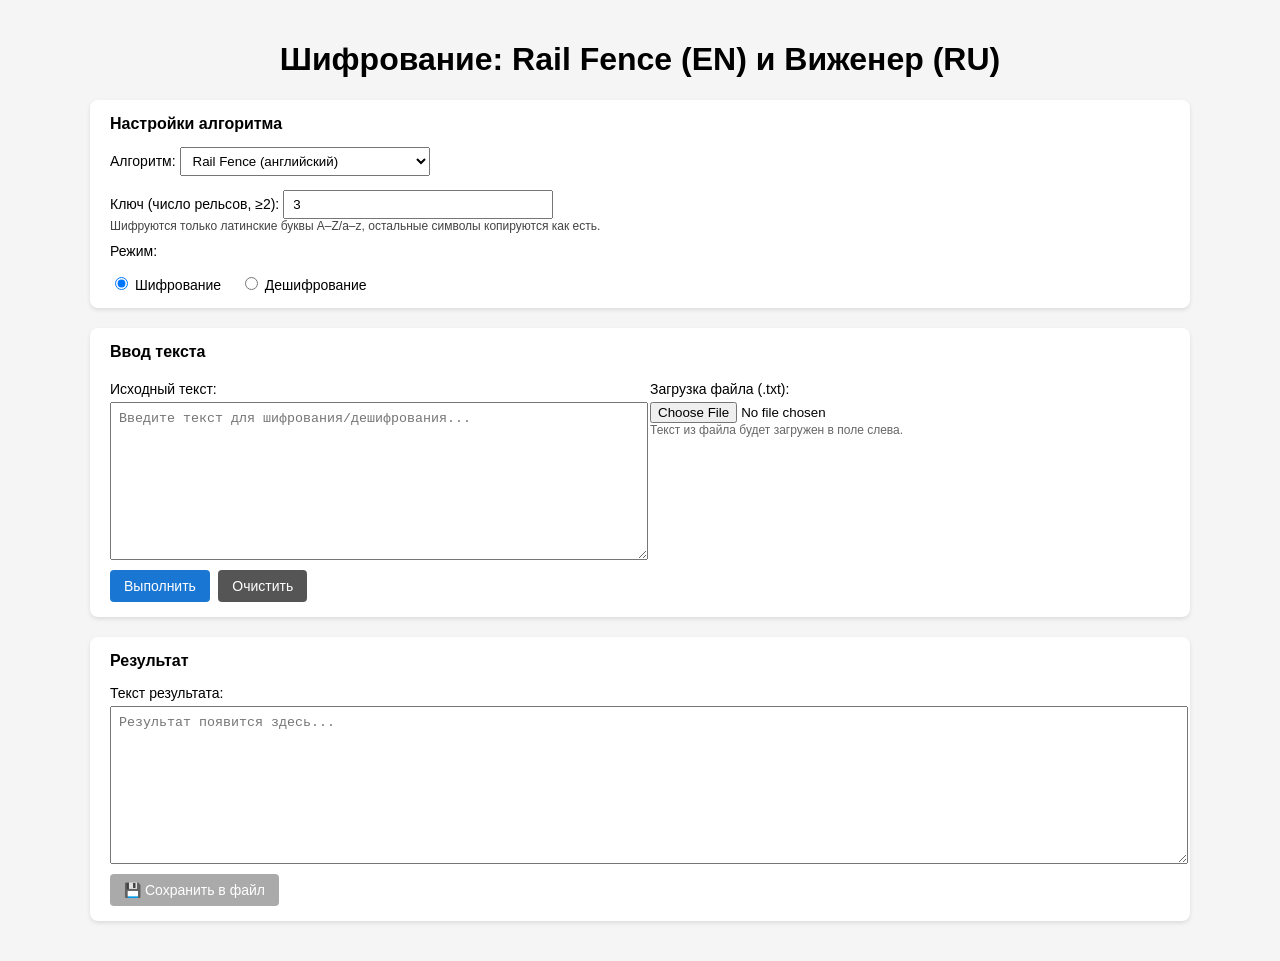
==== index.html @ 24d540fe "fx" ====
<!DOCTYPE html>
<html lang="ru">
<head>
    <meta charset="UTF-8">
    <title>Шифратор: Rail Fence и Виженер</title>
    <link rel="stylesheet" href="style.css">
    <script src="script.js" defer></script>
</head>
<body>
<h1>Шифрование: Rail Fence (EN) и Виженер (RU)</h1>

<div class="panel">
    <div class="panel-header">Настройки алгоритма</div>

    <label>Алгоритм:
        <select id="algorithm">
            <option value="rail">Rail Fence (английский)</option>
            <option value="vigenere">Виженер (русский)</option>
        </select>
    </label>

    <div id="rail-settings">
        <label>Ключ (число рельсов, ≥2):
            <input type="number" id="rails" min="2" value="3">
        </label>
        <div class="hint">Шифруются только латинские буквы A–Z/a–z, остальные символы копируются как есть.</div>
    </div>

    <div id="vig-settings" style="display:none;">
        <label>Ключ (слово на русском):
            <input type="text" id="vigKey" placeholder="например: КЛЮЧ">
        </label>
        <div class="hint">Алфавит: А–Я с Ё. Цифры и латиница игнорируются.</div>
    </div>

    <label>Режим:
        <div class="radio-group">
            <label><input type="radio" name="mode" value="encrypt" checked> Шифрование</label>
            <label><input type="radio" name="mode" value="decrypt"> Дешифрование</label>
        </div>
    </label>
</div>

<div class="panel">
    <div class="panel-header">Ввод текста</div>
    <div class="row">
        <div class="col">
            <label>Исходный текст:</label>
            <textarea id="inputText" placeholder="Введите текст для шифрования/дешифрования..."></textarea>
            <button class="btn" id="processBtn">Выполнить</button>
            <button class="btn secondary" id="clearBtn">Очистить</button>
        </div>
        <div class="col">
            <label>Загрузка файла (.txt):</label>
            <input type="file" id="fileInput" accept=".txt">
            <div class="small">Текст из файла будет загружен в поле слева.</div>
        </div>
    </div>
</div>

<div class="panel">
    <div class="panel-header">Результат</div>

    <div class="fence-label" id="fenceLabel" style="display:none;">
         Визуализация изгороди:
    </div>
    <div id="fenceView" style="display:none;"></div>

    <div class="vigenere-label" id="vigenereLabel" style="display:none;">
        Таблица Виженера:
    </div>
    <div id="vigenereView" style="display:none;"></div>

    <label style="margin-top:15px;">Текст результата:</label>
    <textarea id="outputText" readonly placeholder="Результат появится здесь..."></textarea>
    <button class="btn" id="saveBtn" disabled>💾 Сохранить в файл</button>
</div>
</body>
</html>
---- style.css ----
body {
            font-family: Arial, sans-serif;
            max-width: 1100px;
            margin: 0 auto;
            padding: 20px;
            background: #f5f5f5;
        }
        h1 {
            text-align: center;
        }
        .panel {
            background: #fff;
            padding: 15px 20px;
            margin-bottom: 20px;
            border-radius: 8px;
            box-shadow: 0 2px 4px rgba(0,0,0,0.1);
        }
        .panel-header {
            font-weight: bold;
            margin-bottom: 10px;
        }
        label {
            display: block;
            margin-top: 10px;
            font-size: 14px;
        }
        select, input[type="text"], input[type="number"] {
            padding: 5px 8px;
            margin-top: 4px;
            width: 250px;
            max-width: 100%;
        }
        textarea {
            width: 100%;
            min-height: 140px;
            margin-top: 5px;
            padding: 8px;
            resize: vertical;
            font-family: Consolas, monospace;
        }
        #fenceView, #vigenereView {
            white-space: pre;
            font-family: Consolas, monospace;
            border: 2px solid #1976d2;
            padding: 12px;
            min-height: 80px;
            margin-top: 5px;
            background: #f8f9ff;
            border-radius: 4px;
            font-size: 16px;
            line-height: 1.4;
        }
        .row {
            display: flex;
            flex-wrap: wrap;
            gap: 20px;
        }
        .col {
            flex: 1 1 320px;
        }
        .btn {
            display: inline-block;
            padding: 8px 14px;
            margin: 6px 4px 0 0;
            border: none;
            border-radius: 4px;
            background-color: #1976d2;
            color: #fff;
            cursor: pointer;
            font-size: 14px;
        }
        .btn.secondary {
            background-color: #555;
        }
        .btn:disabled {
            background-color: #aaa;
            cursor: not-allowed;
        }
        .small {
            font-size: 12px;
            color: #666;
        }
        input[type="file"] {
            margin-top: 5px;
        }
        .radio-group {
            margin-top: 5px;
        }
        .radio-group label {
            display: inline-block;
            margin-right: 15px;
        }
        .hint {
            font-size: 12px;
            color: #444;
        }
        .fence-label, .vigenere-label {
            font-weight: bold;
            color: #1976d2;
        }
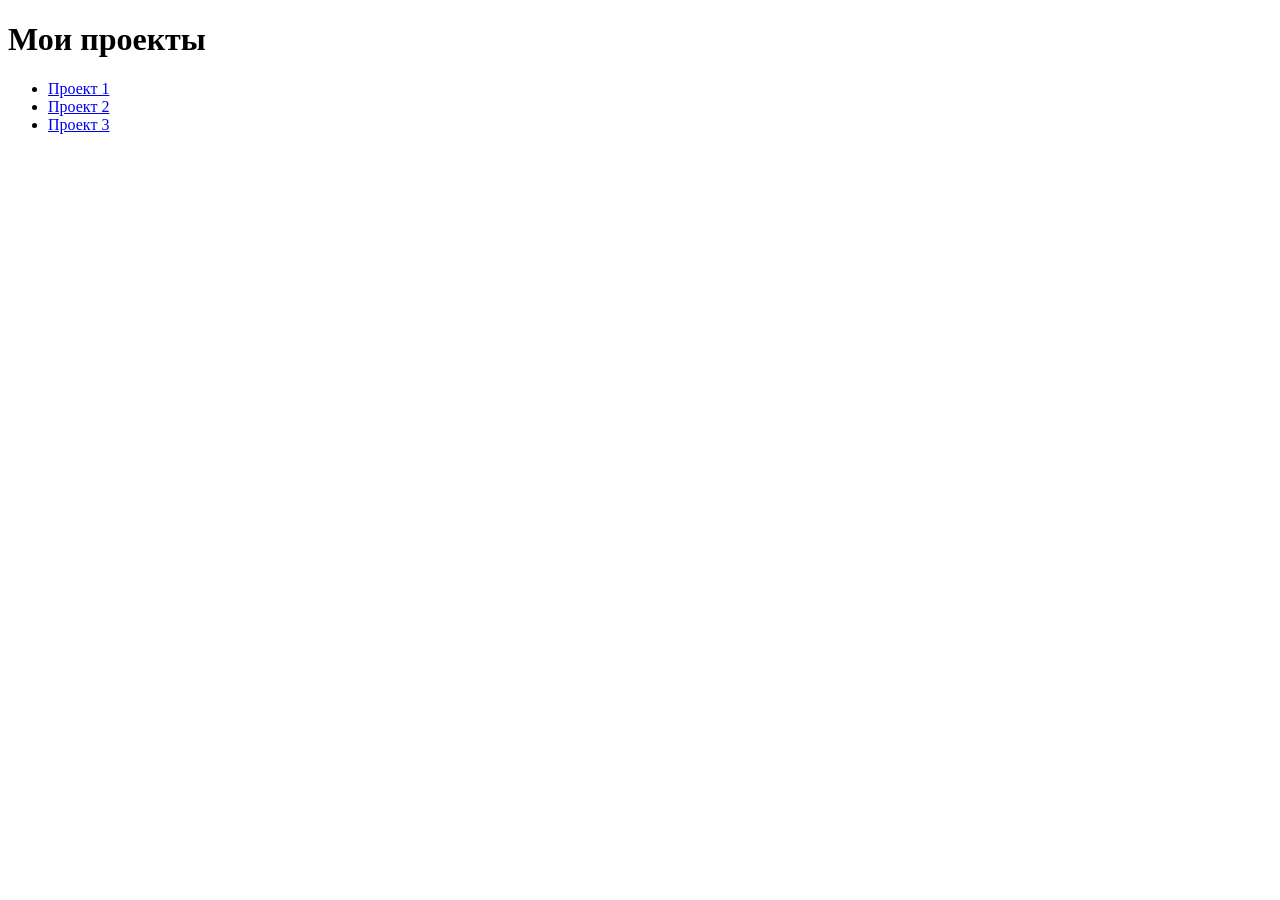
==== commit ee84d9c4: "1" ====
--- a/index.html
+++ b/index.html
@@ -1,79 +1,14 @@
 <!DOCTYPE html>
-<html lang="ru">
+<html>
 <head>
-    <meta charset="UTF-8">
-    <title>Шифратор: Rail Fence и Виженер</title>
-    <link rel="stylesheet" href="style.css">
-    <script src="script.js" defer></script>
+    <title>Мои проекты</title>
 </head>
 <body>
-<h1>Шифрование: Rail Fence (EN) и Виженер (RU)</h1>
-
-<div class="panel">
-    <div class="panel-header">Настройки алгоритма</div>
-
-    <label>Алгоритм:
-        <select id="algorithm">
-            <option value="rail">Rail Fence (английский)</option>
-            <option value="vigenere">Виженер (русский)</option>
-        </select>
-    </label>
-
-    <div id="rail-settings">
-        <label>Ключ (число рельсов, ≥2):
-            <input type="number" id="rails" min="2" value="3">
-        </label>
-        <div class="hint">Шифруются только латинские буквы A–Z/a–z, остальные символы копируются как есть.</div>
-    </div>
-
-    <div id="vig-settings" style="display:none;">
-        <label>Ключ (слово на русском):
-            <input type="text" id="vigKey" placeholder="например: КЛЮЧ">
-        </label>
-        <div class="hint">Алфавит: А–Я с Ё. Цифры и латиница игнорируются.</div>
-    </div>
-
-    <label>Режим:
-        <div class="radio-group">
-            <label><input type="radio" name="mode" value="encrypt" checked> Шифрование</label>
-            <label><input type="radio" name="mode" value="decrypt"> Дешифрование</label>
-        </div>
-    </label>
-</div>
-
-<div class="panel">
-    <div class="panel-header">Ввод текста</div>
-    <div class="row">
-        <div class="col">
-            <label>Исходный текст:</label>
-            <textarea id="inputText" placeholder="Введите текст для шифрования/дешифрования..."></textarea>
-            <button class="btn" id="processBtn">Выполнить</button>
-            <button class="btn secondary" id="clearBtn">Очистить</button>
-        </div>
-        <div class="col">
-            <label>Загрузка файла (.txt):</label>
-            <input type="file" id="fileInput" accept=".txt">
-            <div class="small">Текст из файла будет загружен в поле слева.</div>
-        </div>
-    </div>
-</div>
-
-<div class="panel">
-    <div class="panel-header">Результат</div>
-
-    <div class="fence-label" id="fenceLabel" style="display:none;">
-         Визуализация изгороди:
-    </div>
-    <div id="fenceView" style="display:none;"></div>
-
-    <div class="vigenere-label" id="vigenereLabel" style="display:none;">
-        Таблица Виженера:
-    </div>
-    <div id="vigenereView" style="display:none;"></div>
-
-    <label style="margin-top:15px;">Текст результата:</label>
-    <textarea id="outputText" readonly placeholder="Результат появится здесь..."></textarea>
-    <button class="btn" id="saveBtn" disabled>💾 Сохранить в файл</button>
-</div>
+    <h1>Мои проекты</h1>
+    <ul>
+        <li><a href="task1/index.html">Проект 1</a></li>
+        <li><a href="папка-2/">Проект 2</a></li>
+        <li><a href="папка-3/">Проект 3</a></li>
+    </ul>
 </body>
-</html>
+</html>
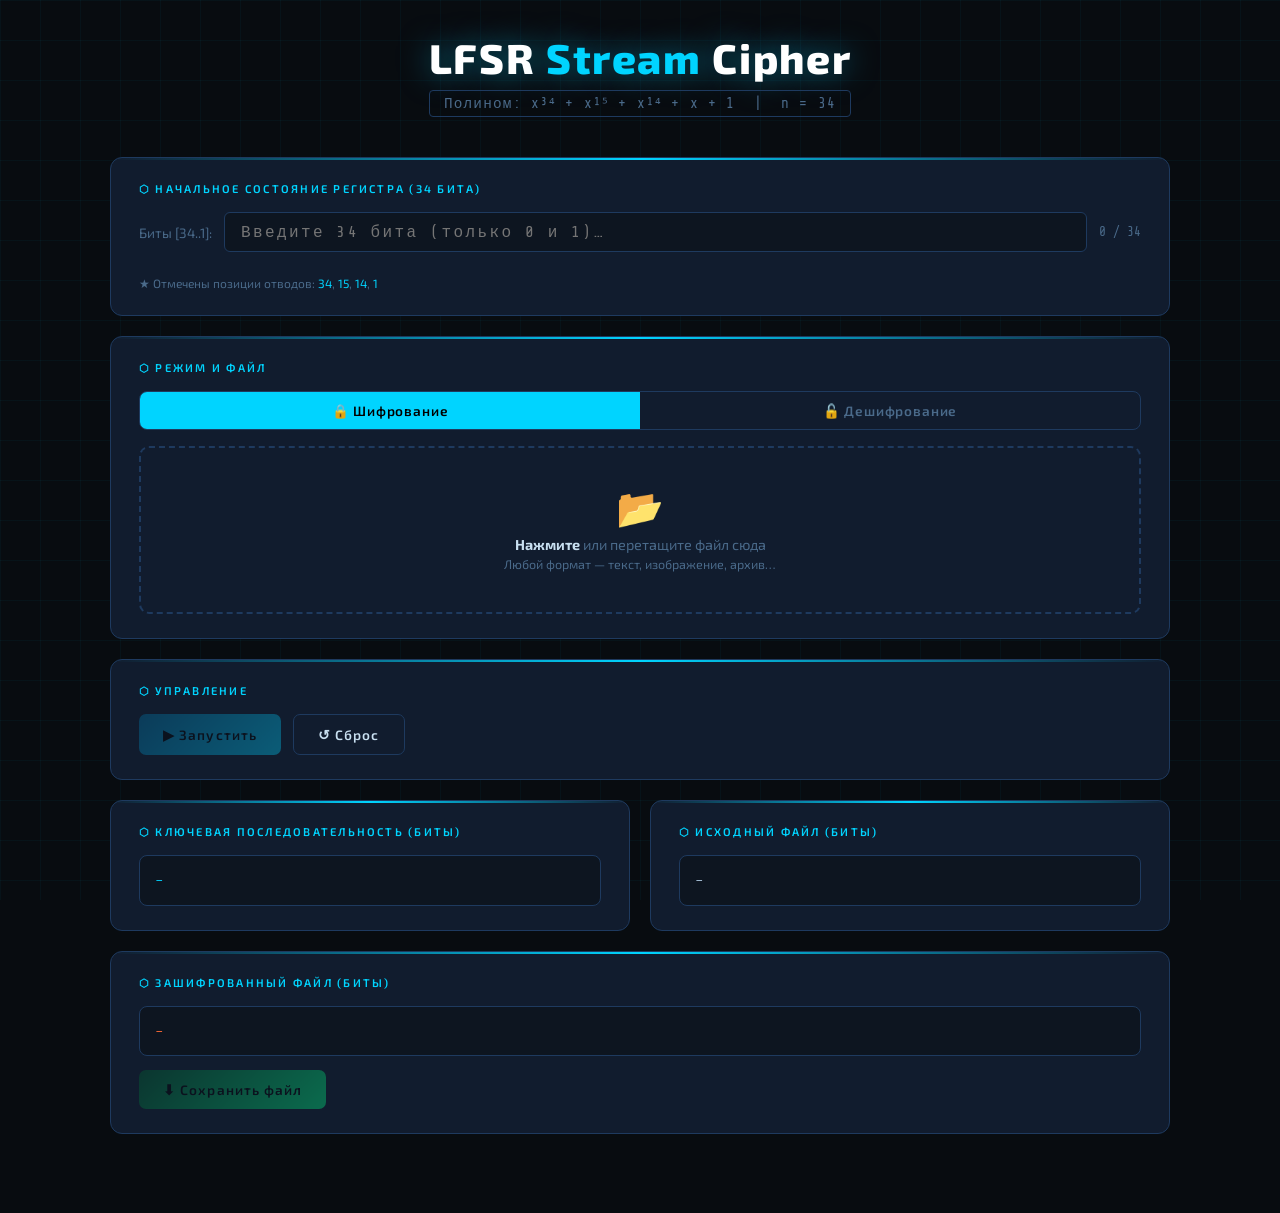
==== commit 3e76ffd1: "task2" ====
--- a/index.html
+++ b/index.html
@@ -1,14 +1,88 @@
 <!DOCTYPE html>
-<html>
+<html lang="ru">
 <head>
-    <title>Мои проекты</title>
+<meta charset="UTF-8">
+<meta name="viewport" content="width=device-width, initial-scale=1.0">
+<title>LFSR Stream Cipher — x³⁴ + x¹⁵ + x¹⁴ + x + 1</title>
+<link rel="stylesheet" href="style.css">
+<script href="script.js" defer></script>
 </head>
 <body>
-    <h1>Мои проекты</h1>
-    <ul>
-        <li><a href="task1/index.html">Проект 1</a></li>
-        <li><a href="папка-2/">Проект 2</a></li>
-        <li><a href="папка-3/">Проект 3</a></li>
-    </ul>
+<div class="wrapper">
+
+  <header>
+    <h1>LFSR <span>Stream</span> Cipher</h1>
+    <div class="poly">Полином: x³⁴ + x¹⁵ + x¹⁴ + x + 1 &nbsp;|&nbsp; n = 34</div>
+  </header>
+
+  <!-- REGISTER INIT -->
+  <div class="card">
+    <div class="card-title">⬡ Начальное состояние регистра (34 бита)</div>
+    <div class="reg-row">
+      <span class="reg-label">Биты [34..1]:</span>
+      <input id="regInput" type="text" maxlength="60"
+             placeholder="Введите 34 бита (только 0 и 1)…" autocomplete="off" spellcheck="false"/>
+      <span class="reg-count" id="regCount">0 / 34</span>
+    </div>
+    <div class="reg-visual" id="regVisual"></div>
+    <div style="margin-top:10px;font-size:.75rem;color:var(--muted);">
+      ★ Отмечены позиции отводов: <span style="color:var(--accent)">34</span>,
+      <span style="color:var(--accent)">15</span>,
+      <span style="color:var(--accent)">14</span>,
+      <span style="color:var(--accent)">1</span>
+    </div>
+  </div>
+
+  <!-- MODE + FILE -->
+  <div class="card">
+    <div class="card-title">⬡ Режим и файл</div>
+    <div class="mode-row">
+      <button class="mode-btn active" id="modEnc" onclick="setMode('enc')">🔒 Шифрование</button>
+      <button class="mode-btn"        id="modDec" onclick="setMode('dec')">🔓 Дешифрование</button>
+    </div>
+    <div class="dropzone" id="dropzone" onclick="document.getElementById('fileInput').click()">
+      <div class="dropzone-icon">📂</div>
+      <p><strong>Нажмите</strong> или перетащите файл сюда</p>
+      <p style="margin-top:4px;font-size:.78rem;">Любой формат — текст, изображение, архив…</p>
+      <input type="file" id="fileInput"/>
+    </div>
+    <div class="file-info" id="fileInfo"></div>
+  </div>
+
+  <!-- ACTION -->
+  <div class="card">
+    <div class="card-title">⬡ Управление</div>
+    <div class="btn-row">
+      <button class="btn btn-primary"   id="btnRun"   onclick="runCipher()" disabled>▶ Запустить</button>
+      <button class="btn btn-secondary" id="btnReset"  onclick="resetAll()">↺ Сброс</button>
+    </div>
+    <div class="prog-wrap" id="progWrap">
+      <div class="prog-bar-bg"><div class="prog-bar-fill" id="progFill"></div></div>
+      <div class="prog-label" id="progLabel">0%</div>
+    </div>
+    <div class="status-bar" id="statusBar"></div>
+  </div>
+
+  <!-- RESULTS -->
+  <div class="two-cols">
+    <div class="card">
+      <div class="card-title">⬡ Ключевая последовательность (биты)</div>
+      <div class="bin-display key-disp"  id="dispKey">—</div>
+    </div>
+    <div class="card">
+      <div class="card-title">⬡ Исходный файл (биты)</div>
+      <div class="bin-display orig-disp" id="dispOrig">—</div>
+    </div>
+  </div>
+  <div class="card">
+    <div class="card-title" id="encTitle">⬡ Зашифрованный файл (биты)</div>
+    <div class="bin-display enc-disp" id="dispEnc">—</div>
+    <div class="btn-row" style="margin-top:14px;">
+      <button class="btn btn-success" id="btnSave" onclick="saveResult()" disabled>⬇ Сохранить файл</button>
+    </div>
+  </div>
+
+</div><!-- wrapper -->
+
 </body>
-</html>+</html>
--- a/style.css
+++ b/style.css
@@ -0,0 +1,255 @@
+@import url('https://fonts.googleapis.com/css2?family=Share+Tech+Mono&family=Exo+2:wght@300;600;800&display=swap');
+
+  :root {
+    --bg:      #080c10;
+    --surface: #0d1520;
+    --panel:   #111c2e;
+    --border:  #1e3a5f;
+    --accent:  #00d4ff;
+    --accent2: #ff6b35;
+    --green:   #00ff88;
+    --text:    #c8dff0;
+    --muted:   #4a6a8a;
+    --danger:  #ff3355;
+  }
+
+  *, *::before, *::after { box-sizing: border-box; margin: 0; padding: 0; }
+
+  body {
+    background: var(--bg);
+    color: var(--text);
+    font-family: 'Exo 2', sans-serif;
+    min-height: 100vh;
+    overflow-x: hidden;
+  }
+
+  /* animated grid background */
+  body::before {
+    content: '';
+    position: fixed;
+    inset: 0;
+    background-image:
+      linear-gradient(rgba(0,212,255,.04) 1px, transparent 1px),
+      linear-gradient(90deg, rgba(0,212,255,.04) 1px, transparent 1px);
+    background-size: 40px 40px;
+    pointer-events: none;
+    z-index: 0;
+  }
+
+  .wrapper { position: relative; z-index: 1; max-width: 1100px; margin: 0 auto; padding: 32px 20px 60px; }
+
+  /* HEADER */
+  header { text-align: center; margin-bottom: 40px; }
+  header h1 {
+    font-size: clamp(1.6rem, 4vw, 2.6rem);
+    font-weight: 800;
+    letter-spacing: .04em;
+    color: #fff;
+    text-shadow: 0 0 30px rgba(0,212,255,.5);
+  }
+  header h1 span { color: var(--accent); }
+  .poly {
+    display: inline-block;
+    margin-top: 8px;
+    font-family: 'Share Tech Mono', monospace;
+    font-size: .9rem;
+    color: var(--muted);
+    border: 1px solid var(--border);
+    padding: 4px 14px;
+    border-radius: 4px;
+    letter-spacing: .08em;
+  }
+
+  /* CARDS */
+  .card {
+    background: var(--panel);
+    border: 1px solid var(--border);
+    border-radius: 12px;
+    padding: 24px 28px;
+    margin-bottom: 20px;
+    position: relative;
+    overflow: hidden;
+  }
+  .card::before {
+    content: '';
+    position: absolute;
+    top: 0; left: 0; right: 0;
+    height: 2px;
+    background: linear-gradient(90deg, transparent, var(--accent), transparent);
+  }
+  .card-title {
+    font-size: .7rem;
+    font-weight: 600;
+    letter-spacing: .2em;
+    text-transform: uppercase;
+    color: var(--accent);
+    margin-bottom: 16px;
+  }
+
+  /* REGISTER INPUT */
+  .reg-row {
+    display: flex;
+    align-items: center;
+    gap: 12px;
+    flex-wrap: wrap;
+  }
+  .reg-label { font-size: .85rem; color: var(--muted); white-space: nowrap; }
+  #regInput {
+    font-family: 'Share Tech Mono', monospace;
+    font-size: 1rem;
+    background: var(--surface);
+    border: 1px solid var(--border);
+    color: var(--green);
+    padding: 10px 16px;
+    border-radius: 6px;
+    flex: 1;
+    min-width: 200px;
+    letter-spacing: .15em;
+    outline: none;
+    transition: border-color .2s;
+  }
+  #regInput:focus { border-color: var(--accent); box-shadow: 0 0 0 3px rgba(0,212,255,.1); }
+  .reg-count {
+    font-family: 'Share Tech Mono', monospace;
+    font-size: .8rem;
+    color: var(--muted);
+    white-space: nowrap;
+  }
+  .reg-count.ok { color: var(--green); }
+  .reg-count.bad { color: var(--danger); }
+
+  /* REGISTER VISUAL */
+  .reg-visual {
+    display: flex;
+    flex-wrap: wrap;
+    gap: 3px;
+    margin-top: 14px;
+    max-height: 80px;
+    overflow: hidden;
+  }
+  .bit-cell {
+    width: 22px; height: 22px;
+    border-radius: 3px;
+    display: flex; align-items: center; justify-content: center;
+    font-family: 'Share Tech Mono', monospace;
+    font-size: .65rem;
+    font-weight: 700;
+    transition: background .15s, color .15s;
+    border: 1px solid transparent;
+  }
+  .bit-cell.one  { background: rgba(0,255,136,.18); color: var(--green); border-color: rgba(0,255,136,.3); }
+  .bit-cell.zero { background: rgba(255,107,53,.1);  color: var(--muted); border-color: rgba(255,107,53,.15); }
+  .bit-cell.tap  { outline: 2px solid var(--accent); outline-offset: 1px; }
+
+  /* FILE DROP */
+  .dropzone {
+    border: 2px dashed var(--border);
+    border-radius: 10px;
+    padding: 40px 20px;
+    text-align: center;
+    cursor: pointer;
+    transition: border-color .2s, background .2s;
+    background: transparent;
+  }
+  .dropzone:hover, .dropzone.drag { border-color: var(--accent); background: rgba(0,212,255,.04); }
+  .dropzone-icon { font-size: 2.4rem; line-height: 1; margin-bottom: 10px; }
+  .dropzone p { color: var(--muted); font-size: .9rem; }
+  .dropzone p strong { color: var(--text); }
+  #fileInput { display: none; }
+  .file-info {
+    margin-top: 14px;
+    font-family: 'Share Tech Mono', monospace;
+    font-size: .82rem;
+    color: var(--green);
+    display: none;
+  }
+
+  /* BUTTONS */
+  .btn-row { display: flex; gap: 12px; flex-wrap: wrap; margin-top: 6px; }
+  .btn {
+    font-family: 'Exo 2', sans-serif;
+    font-size: .85rem;
+    font-weight: 600;
+    letter-spacing: .08em;
+    padding: 11px 24px;
+    border-radius: 7px;
+    border: none;
+    cursor: pointer;
+    transition: all .2s;
+    outline: none;
+    position: relative;
+    overflow: hidden;
+  }
+  .btn-primary {
+    background: linear-gradient(135deg, #0077aa, #00d4ff);
+    color: #000;
+  }
+  .btn-primary:hover { transform: translateY(-1px); box-shadow: 0 4px 20px rgba(0,212,255,.4); }
+  .btn-secondary {
+    background: transparent;
+    border: 1px solid var(--border);
+    color: var(--text);
+  }
+  .btn-secondary:hover { border-color: var(--accent); color: var(--accent); }
+  .btn-success {
+    background: linear-gradient(135deg, #006633, #00ff88);
+    color: #000;
+  }
+  .btn-success:hover { transform: translateY(-1px); box-shadow: 0 4px 20px rgba(0,255,136,.3); }
+  .btn:disabled { opacity: .35; cursor: not-allowed; transform: none !important; box-shadow: none !important; }
+
+  /* BINARY DISPLAY */
+  .bin-display {
+    font-family: 'Share Tech Mono', monospace;
+    font-size: .75rem;
+    line-height: 1.7;
+    background: var(--surface);
+    border: 1px solid var(--border);
+    border-radius: 8px;
+    padding: 14px 16px;
+    max-height: 140px;
+    overflow-y: auto;
+    word-break: break-all;
+    color: var(--text);
+    white-space: pre-wrap;
+  }
+  .bin-display.key-disp  { color: var(--accent); }
+  .bin-display.orig-disp { color: #adc8e0; }
+  .bin-display.enc-disp  { color: var(--accent2); }
+
+  /* SCROLLBAR */
+  .bin-display::-webkit-scrollbar { width: 6px; }
+  .bin-display::-webkit-scrollbar-track { background: var(--surface); }
+  .bin-display::-webkit-scrollbar-thumb { background: var(--border); border-radius: 3px; }
+
+  /* STATUS */
+  .status-bar {
+    font-family: 'Share Tech Mono', monospace;
+    font-size: .78rem;
+    padding: 10px 16px;
+    border-radius: 6px;
+    margin-top: 12px;
+    display: none;
+  }
+  .status-bar.info    { background: rgba(0,212,255,.08); color: var(--accent); border: 1px solid rgba(0,212,255,.2); }
+  .status-bar.success { background: rgba(0,255,136,.08); color: var(--green); border: 1px solid rgba(0,255,136,.2); }
+  .status-bar.error   { background: rgba(255,51,85,.08);  color: var(--danger); border: 1px solid rgba(255,51,85,.2); }
+
+  /* TWO COLS */
+  .two-cols { display: grid; grid-template-columns: 1fr 1fr; gap: 20px; }
+  @media(max-width: 640px) { .two-cols { grid-template-columns: 1fr; } }
+
+  /* MODE TOGGLE */
+  .mode-row { display: flex; gap: 0; border: 1px solid var(--border); border-radius: 8px; overflow: hidden; margin-bottom: 16px; }
+  .mode-btn {
+    flex: 1; padding: 10px; border: none; background: transparent;
+    color: var(--muted); font-family: 'Exo 2', sans-serif; font-size: .85rem;
+    font-weight: 600; cursor: pointer; letter-spacing: .06em; transition: all .2s;
+  }
+  .mode-btn.active { background: var(--accent); color: #000; }
+
+  /* PROGRESS */
+  .prog-wrap { margin-top: 10px; display: none; }
+  .prog-bar-bg { background: var(--surface); border-radius: 4px; height: 6px; overflow: hidden; border: 1px solid var(--border); }
+  .prog-bar-fill { height: 100%; background: linear-gradient(90deg, #0077aa, #00d4ff); border-radius: 4px; transition: width .1s; width: 0%; }
+  .prog-label { font-family: 'Share Tech Mono', monospace; font-size: .72rem; color: var(--muted); margin-top: 5px; }
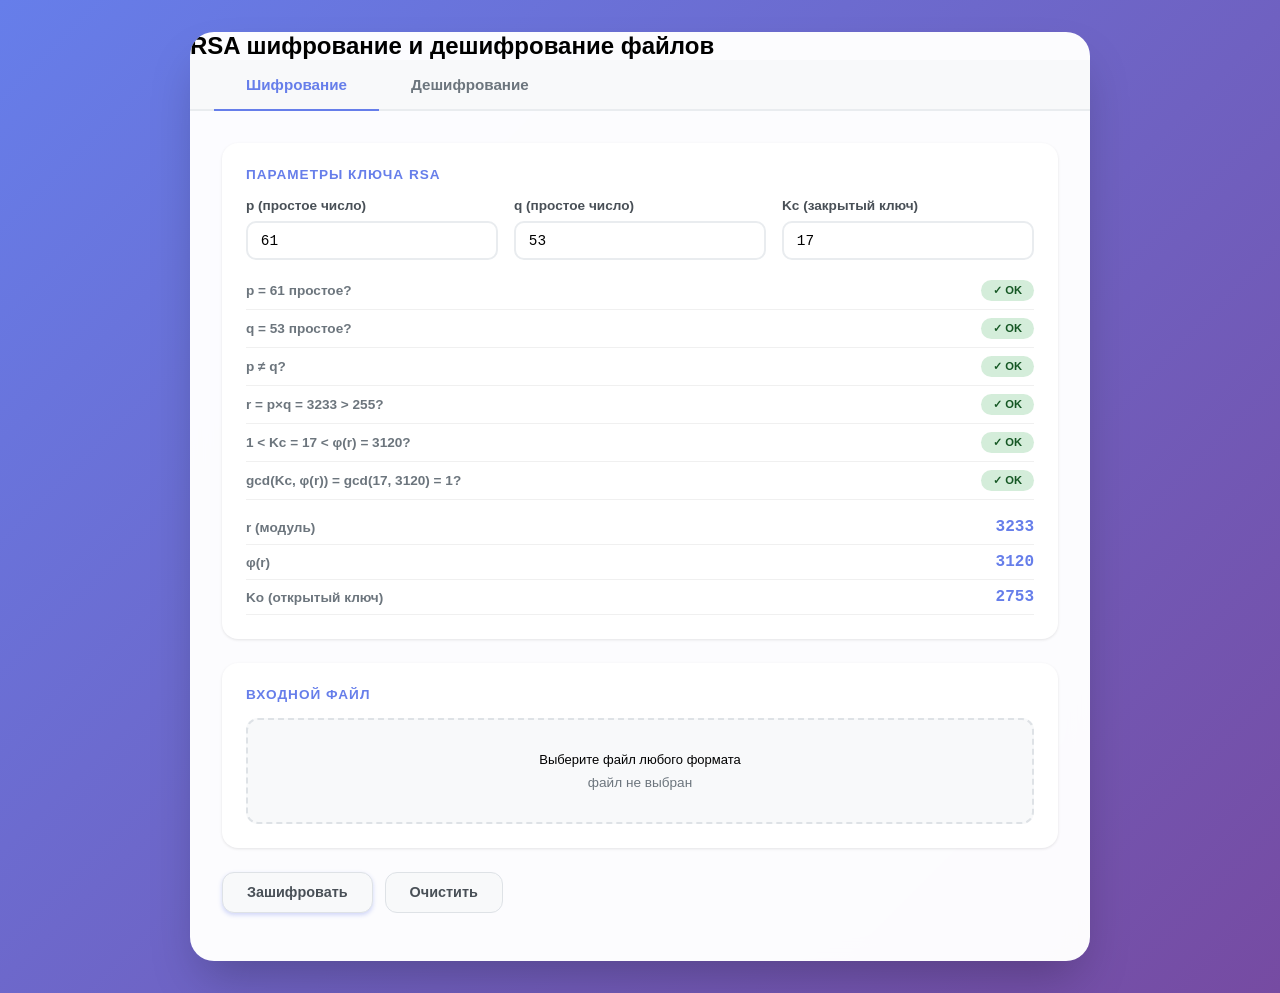
==== commit a19a9d84: "update" ====
--- a/index.html
+++ b/index.html
@@ -1,88 +1,99 @@
 <!DOCTYPE html>
 <html lang="ru">
 <head>
-<meta charset="UTF-8">
-<meta name="viewport" content="width=device-width, initial-scale=1.0">
-<title>LFSR Stream Cipher — x³⁴ + x¹⁵ + x¹⁴ + x + 1</title>
-<link rel="stylesheet" href="style.css">
-<script href="script.js" defer></script>
+  <meta charset="UTF-8">
+  <meta name="viewport" content="width=device-width, initial-scale=1.0">
+  <title>RSA Шифрование</title>
+  <link rel="stylesheet" href="style.css">
+  <script src="script.js" defer></script>
 </head>
 <body>
-<div class="wrapper">
+  <div class="app">
+    <h2 class="sr-only">RSA шифрование и дешифрование файлов</h2>
 
-  <header>
-    <h1>LFSR <span>Stream</span> Cipher</h1>
-    <div class="poly">Полином: x³⁴ + x¹⁵ + x¹⁴ + x + 1 &nbsp;|&nbsp; n = 34</div>
-  </header>
+    <div class="tabs">
+      <button class="tab active" onclick="switchTab('enc')">Шифрование</button>
+      <button class="tab" onclick="switchTab('dec')">Дешифрование</button>
+    </div>
 
-  <!-- REGISTER INIT -->
-  <div class="card">
-    <div class="card-title">⬡ Начальное состояние регистра (34 бита)</div>
-    <div class="reg-row">
-      <span class="reg-label">Биты [34..1]:</span>
-      <input id="regInput" type="text" maxlength="60"
-             placeholder="Введите 34 бита (только 0 и 1)…" autocomplete="off" spellcheck="false"/>
-      <span class="reg-count" id="regCount">0 / 34</span>
+    <!-- ШИФРОВАНИЕ -->
+    <div id="enc" class="panel active">
+      <div class="card">
+        <div class="section-title">Параметры ключа RSA</div>
+        <div class="grid3" style="margin-bottom:12px;">
+          <div class="field">
+            <label>p (простое число)</label>
+            <input type="number" id="enc_p" value="61" min="2" oninput="validateParams()">
+          </div>
+          <div class="field">
+            <label>q (простое число)</label>
+            <input type="number" id="enc_q" value="53" min="2" oninput="validateParams()">
+          </div>
+          <div class="field">
+            <label>Kc (закрытый ключ)</label>
+            <input type="number" id="enc_kc" value="17" min="2" oninput="validateParams()">
+          </div>
+        </div>
+        <div id="param_checks"></div>
+        <div id="computed_keys" style="margin-top:10px;"></div>
+      </div>
+
+      <div class="card">
+        <div class="section-title">Входной файл</div>
+        <div class="file-area" onclick="document.getElementById('enc_file').click()">
+          <input type="file" id="enc_file" onchange="fileSelected(this)">
+          <div style="font-size:13px; color:var(--color-text-secondary);">Выберите файл любого формата</div>
+          <div class="file-info" id="file_info">файл не выбран</div>
+        </div>
+      </div>
+
+      <div class="actions">
+        <button class="btn btn-primary" onclick="doEncrypt()">Зашифровать</button>
+        <button class="btn" onclick="clearEnc()">Очистить</button>
+      </div>
+
+      <div id="enc_result" style="margin-top:1rem;"></div>
     </div>
-    <div class="reg-visual" id="regVisual"></div>
-    <div style="margin-top:10px;font-size:.75rem;color:var(--muted);">
-      ★ Отмечены позиции отводов: <span style="color:var(--accent)">34</span>,
-      <span style="color:var(--accent)">15</span>,
-      <span style="color:var(--accent)">14</span>,
-      <span style="color:var(--accent)">1</span>
+
+    <!-- ДЕШИФРОВАНИЕ -->
+    <div id="dec" class="panel">
+      <div class="card">
+        <div class="section-title">Параметры дешифрования</div>
+        <div class="grid2" style="margin-bottom:12px;">
+          <div class="field">
+            <label>r (модуль, r = p × q)</label>
+            <input type="number" id="dec_r" value="3233" min="2" oninput="validateDec()">
+          </div>
+          <div class="field">
+            <label>Kc (закрытый ключ)</label>
+            <input type="number" id="dec_kc" value="2753" min="2" oninput="validateDec()">
+          </div>
+        </div>
+        <div id="dec_checks"></div>
+      </div>
+
+      <div class="card">
+        <div class="section-title">Зашифрованный файл</div>
+        <div class="file-area" onclick="document.getElementById('dec_file').click()">
+          <input type="file" id="dec_file" onchange="decFileSelected(this)">
+          <div style="font-size:13px; color:var(--color-text-secondary);">Выберите .rsa файл</div>
+          <div class="file-info" id="dec_file_info">файл не выбран</div>
+        </div>
+
+        <div style="margin-top:12px;">
+          <div class="section-title" style="margin-bottom:8px;">или вставьте числа вручную (через пробел)</div>
+          <textarea id="dec_manual" placeholder="Пример: 2557 2081 1580..."></textarea>
+        </div>
+      </div>
+
+      <div class="actions">
+        <button class="btn btn-primary" onclick="doDecrypt()">Дешифровать</button>
+        <button class="btn" onclick="clearDec()">Очистить</button>
+      </div>
+
+      <div id="dec_result" style="margin-top:1rem;"></div>
     </div>
+
   </div>
-
-  <!-- MODE + FILE -->
-  <div class="card">
-    <div class="card-title">⬡ Режим и файл</div>
-    <div class="mode-row">
-      <button class="mode-btn active" id="modEnc" onclick="setMode('enc')">🔒 Шифрование</button>
-      <button class="mode-btn"        id="modDec" onclick="setMode('dec')">🔓 Дешифрование</button>
-    </div>
-    <div class="dropzone" id="dropzone" onclick="document.getElementById('fileInput').click()">
-      <div class="dropzone-icon">📂</div>
-      <p><strong>Нажмите</strong> или перетащите файл сюда</p>
-      <p style="margin-top:4px;font-size:.78rem;">Любой формат — текст, изображение, архив…</p>
-      <input type="file" id="fileInput"/>
-    </div>
-    <div class="file-info" id="fileInfo"></div>
-  </div>
-
-  <!-- ACTION -->
-  <div class="card">
-    <div class="card-title">⬡ Управление</div>
-    <div class="btn-row">
-      <button class="btn btn-primary"   id="btnRun"   onclick="runCipher()" disabled>▶ Запустить</button>
-      <button class="btn btn-secondary" id="btnReset"  onclick="resetAll()">↺ Сброс</button>
-    </div>
-    <div class="prog-wrap" id="progWrap">
-      <div class="prog-bar-bg"><div class="prog-bar-fill" id="progFill"></div></div>
-      <div class="prog-label" id="progLabel">0%</div>
-    </div>
-    <div class="status-bar" id="statusBar"></div>
-  </div>
-
-  <!-- RESULTS -->
-  <div class="two-cols">
-    <div class="card">
-      <div class="card-title">⬡ Ключевая последовательность (биты)</div>
-      <div class="bin-display key-disp"  id="dispKey">—</div>
-    </div>
-    <div class="card">
-      <div class="card-title">⬡ Исходный файл (биты)</div>
-      <div class="bin-display orig-disp" id="dispOrig">—</div>
-    </div>
-  </div>
-  <div class="card">
-    <div class="card-title" id="encTitle">⬡ Зашифрованный файл (биты)</div>
-    <div class="bin-display enc-disp" id="dispEnc">—</div>
-    <div class="btn-row" style="margin-top:14px;">
-      <button class="btn btn-success" id="btnSave" onclick="saveResult()" disabled>⬇ Сохранить файл</button>
-    </div>
-  </div>
-
-</div><!-- wrapper -->
-
 </body>
 </html>
--- a/style.css
+++ b/style.css
@@ -1,255 +1,407 @@
-@import url('https://fonts.googleapis.com/css2?family=Share+Tech+Mono&family=Exo+2:wght@300;600;800&display=swap');
-
-  :root {
-    --bg:      #080c10;
-    --surface: #0d1520;
-    --panel:   #111c2e;
-    --border:  #1e3a5f;
-    --accent:  #00d4ff;
-    --accent2: #ff6b35;
-    --green:   #00ff88;
-    --text:    #c8dff0;
-    --muted:   #4a6a8a;
-    --danger:  #ff3355;
-  }
-
-  *, *::before, *::after { box-sizing: border-box; margin: 0; padding: 0; }
-
-  body {
-    background: var(--bg);
-    color: var(--text);
-    font-family: 'Exo 2', sans-serif;
-    min-height: 100vh;
-    overflow-x: hidden;
-  }
-
-  /* animated grid background */
-  body::before {
-    content: '';
-    position: fixed;
-    inset: 0;
-    background-image:
-      linear-gradient(rgba(0,212,255,.04) 1px, transparent 1px),
-      linear-gradient(90deg, rgba(0,212,255,.04) 1px, transparent 1px);
-    background-size: 40px 40px;
-    pointer-events: none;
-    z-index: 0;
-  }
-
-  .wrapper { position: relative; z-index: 1; max-width: 1100px; margin: 0 auto; padding: 32px 20px 60px; }
-
-  /* HEADER */
-  header { text-align: center; margin-bottom: 40px; }
-  header h1 {
-    font-size: clamp(1.6rem, 4vw, 2.6rem);
-    font-weight: 800;
-    letter-spacing: .04em;
-    color: #fff;
-    text-shadow: 0 0 30px rgba(0,212,255,.5);
-  }
-  header h1 span { color: var(--accent); }
-  .poly {
-    display: inline-block;
-    margin-top: 8px;
-    font-family: 'Share Tech Mono', monospace;
-    font-size: .9rem;
-    color: var(--muted);
-    border: 1px solid var(--border);
-    padding: 4px 14px;
-    border-radius: 4px;
-    letter-spacing: .08em;
-  }
-
-  /* CARDS */
-  .card {
-    background: var(--panel);
-    border: 1px solid var(--border);
-    border-radius: 12px;
-    padding: 24px 28px;
-    margin-bottom: 20px;
-    position: relative;
-    overflow: hidden;
-  }
-  .card::before {
-    content: '';
-    position: absolute;
-    top: 0; left: 0; right: 0;
-    height: 2px;
-    background: linear-gradient(90deg, transparent, var(--accent), transparent);
-  }
-  .card-title {
-    font-size: .7rem;
-    font-weight: 600;
-    letter-spacing: .2em;
-    text-transform: uppercase;
-    color: var(--accent);
-    margin-bottom: 16px;
-  }
-
-  /* REGISTER INPUT */
-  .reg-row {
-    display: flex;
-    align-items: center;
-    gap: 12px;
-    flex-wrap: wrap;
-  }
-  .reg-label { font-size: .85rem; color: var(--muted); white-space: nowrap; }
-  #regInput {
-    font-family: 'Share Tech Mono', monospace;
-    font-size: 1rem;
-    background: var(--surface);
-    border: 1px solid var(--border);
-    color: var(--green);
-    padding: 10px 16px;
-    border-radius: 6px;
-    flex: 1;
-    min-width: 200px;
-    letter-spacing: .15em;
-    outline: none;
-    transition: border-color .2s;
-  }
-  #regInput:focus { border-color: var(--accent); box-shadow: 0 0 0 3px rgba(0,212,255,.1); }
-  .reg-count {
-    font-family: 'Share Tech Mono', monospace;
-    font-size: .8rem;
-    color: var(--muted);
-    white-space: nowrap;
-  }
-  .reg-count.ok { color: var(--green); }
-  .reg-count.bad { color: var(--danger); }
-
-  /* REGISTER VISUAL */
-  .reg-visual {
-    display: flex;
-    flex-wrap: wrap;
-    gap: 3px;
-    margin-top: 14px;
-    max-height: 80px;
-    overflow: hidden;
-  }
-  .bit-cell {
-    width: 22px; height: 22px;
-    border-radius: 3px;
-    display: flex; align-items: center; justify-content: center;
-    font-family: 'Share Tech Mono', monospace;
-    font-size: .65rem;
-    font-weight: 700;
-    transition: background .15s, color .15s;
-    border: 1px solid transparent;
-  }
-  .bit-cell.one  { background: rgba(0,255,136,.18); color: var(--green); border-color: rgba(0,255,136,.3); }
-  .bit-cell.zero { background: rgba(255,107,53,.1);  color: var(--muted); border-color: rgba(255,107,53,.15); }
-  .bit-cell.tap  { outline: 2px solid var(--accent); outline-offset: 1px; }
-
-  /* FILE DROP */
-  .dropzone {
-    border: 2px dashed var(--border);
-    border-radius: 10px;
-    padding: 40px 20px;
-    text-align: center;
-    cursor: pointer;
-    transition: border-color .2s, background .2s;
-    background: transparent;
-  }
-  .dropzone:hover, .dropzone.drag { border-color: var(--accent); background: rgba(0,212,255,.04); }
-  .dropzone-icon { font-size: 2.4rem; line-height: 1; margin-bottom: 10px; }
-  .dropzone p { color: var(--muted); font-size: .9rem; }
-  .dropzone p strong { color: var(--text); }
-  #fileInput { display: none; }
-  .file-info {
-    margin-top: 14px;
-    font-family: 'Share Tech Mono', monospace;
-    font-size: .82rem;
-    color: var(--green);
-    display: none;
-  }
-
-  /* BUTTONS */
-  .btn-row { display: flex; gap: 12px; flex-wrap: wrap; margin-top: 6px; }
-  .btn {
-    font-family: 'Exo 2', sans-serif;
-    font-size: .85rem;
-    font-weight: 600;
-    letter-spacing: .08em;
-    padding: 11px 24px;
-    border-radius: 7px;
-    border: none;
-    cursor: pointer;
-    transition: all .2s;
-    outline: none;
-    position: relative;
-    overflow: hidden;
-  }
-  .btn-primary {
-    background: linear-gradient(135deg, #0077aa, #00d4ff);
-    color: #000;
-  }
-  .btn-primary:hover { transform: translateY(-1px); box-shadow: 0 4px 20px rgba(0,212,255,.4); }
-  .btn-secondary {
-    background: transparent;
-    border: 1px solid var(--border);
-    color: var(--text);
-  }
-  .btn-secondary:hover { border-color: var(--accent); color: var(--accent); }
-  .btn-success {
-    background: linear-gradient(135deg, #006633, #00ff88);
-    color: #000;
-  }
-  .btn-success:hover { transform: translateY(-1px); box-shadow: 0 4px 20px rgba(0,255,136,.3); }
-  .btn:disabled { opacity: .35; cursor: not-allowed; transform: none !important; box-shadow: none !important; }
-
-  /* BINARY DISPLAY */
-  .bin-display {
-    font-family: 'Share Tech Mono', monospace;
-    font-size: .75rem;
-    line-height: 1.7;
-    background: var(--surface);
-    border: 1px solid var(--border);
-    border-radius: 8px;
-    padding: 14px 16px;
-    max-height: 140px;
-    overflow-y: auto;
-    word-break: break-all;
-    color: var(--text);
-    white-space: pre-wrap;
-  }
-  .bin-display.key-disp  { color: var(--accent); }
-  .bin-display.orig-disp { color: #adc8e0; }
-  .bin-display.enc-disp  { color: var(--accent2); }
-
-  /* SCROLLBAR */
-  .bin-display::-webkit-scrollbar { width: 6px; }
-  .bin-display::-webkit-scrollbar-track { background: var(--surface); }
-  .bin-display::-webkit-scrollbar-thumb { background: var(--border); border-radius: 3px; }
-
-  /* STATUS */
-  .status-bar {
-    font-family: 'Share Tech Mono', monospace;
-    font-size: .78rem;
-    padding: 10px 16px;
-    border-radius: 6px;
-    margin-top: 12px;
-    display: none;
-  }
-  .status-bar.info    { background: rgba(0,212,255,.08); color: var(--accent); border: 1px solid rgba(0,212,255,.2); }
-  .status-bar.success { background: rgba(0,255,136,.08); color: var(--green); border: 1px solid rgba(0,255,136,.2); }
-  .status-bar.error   { background: rgba(255,51,85,.08);  color: var(--danger); border: 1px solid rgba(255,51,85,.2); }
-
-  /* TWO COLS */
-  .two-cols { display: grid; grid-template-columns: 1fr 1fr; gap: 20px; }
-  @media(max-width: 640px) { .two-cols { grid-template-columns: 1fr; } }
-
-  /* MODE TOGGLE */
-  .mode-row { display: flex; gap: 0; border: 1px solid var(--border); border-radius: 8px; overflow: hidden; margin-bottom: 16px; }
-  .mode-btn {
-    flex: 1; padding: 10px; border: none; background: transparent;
-    color: var(--muted); font-family: 'Exo 2', sans-serif; font-size: .85rem;
-    font-weight: 600; cursor: pointer; letter-spacing: .06em; transition: all .2s;
-  }
-  .mode-btn.active { background: var(--accent); color: #000; }
-
-  /* PROGRESS */
-  .prog-wrap { margin-top: 10px; display: none; }
-  .prog-bar-bg { background: var(--surface); border-radius: 4px; height: 6px; overflow: hidden; border: 1px solid var(--border); }
-  .prog-bar-fill { height: 100%; background: linear-gradient(90deg, #0077aa, #00d4ff); border-radius: 4px; transition: width .1s; width: 0%; }
-  .prog-label { font-family: 'Share Tech Mono', monospace; font-size: .72rem; color: var(--muted); margin-top: 5px; }+    * {
+      margin: 0;
+      padding: 0;
+      box-sizing: border-box;
+    }
+
+    body {
+      font-family: 'Inter', -apple-system, BlinkMacSystemFont, 'Segoe UI', Roboto, sans-serif;
+      background: linear-gradient(135deg, #667eea 0%, #764ba2 100%);
+      min-height: 100vh;
+      padding: 2rem;
+    }
+
+    .app {
+      max-width: 900px;
+      margin: 0 auto;
+      background: rgba(255, 255, 255, 0.98);
+      border-radius: 24px;
+      box-shadow: 0 25px 50px -12px rgba(0, 0, 0, 0.25);
+      overflow: hidden;
+      backdrop-filter: blur(10px);
+    }
+
+    /* Tabs */
+    .tabs {
+      display: flex;
+      gap: 0;
+      background: #f8f9fa;
+      border-bottom: 2px solid #e9ecef;
+      padding: 0 1.5rem;
+    }
+
+    .tab {
+      padding: 1rem 2rem;
+      font-size: 0.95rem;
+      font-weight: 600;
+      cursor: pointer;
+      background: transparent;
+      border: none;
+      color: #6c757d;
+      transition: all 0.3s ease;
+      position: relative;
+    }
+
+    .tab:hover {
+      color: #667eea;
+    }
+
+    .tab.active {
+      color: #667eea;
+    }
+
+    .tab.active::after {
+      content: '';
+      position: absolute;
+      bottom: -2px;
+      left: 0;
+      right: 0;
+      height: 2px;
+      background: #667eea;
+    }
+
+    /* Panels */
+    .panel {
+      display: none;
+      padding: 2rem;
+      animation: fadeIn 0.4s ease;
+    }
+
+    .panel.active {
+      display: block;
+    }
+
+    @keyframes fadeIn {
+      from {
+        opacity: 0;
+        transform: translateY(10px);
+      }
+      to {
+        opacity: 1;
+        transform: translateY(0);
+      }
+    }
+
+    /* Cards */
+    .card {
+      background: white;
+      border-radius: 16px;
+      padding: 1.5rem;
+      margin-bottom: 1.5rem;
+      box-shadow: 0 1px 3px rgba(0, 0, 0, 0.1);
+      transition: transform 0.2s ease, box-shadow 0.2s ease;
+    }
+
+    .card:hover {
+      box-shadow: 0 4px 12px rgba(0, 0, 0, 0.15);
+    }
+
+    .section-title {
+      font-size: 0.85rem;
+      font-weight: 700;
+      text-transform: uppercase;
+      letter-spacing: 1px;
+      color: #667eea;
+      margin-bottom: 1rem;
+    }
+
+    /* Grids */
+    .grid3 {
+      display: grid;
+      grid-template-columns: repeat(auto-fit, minmax(200px, 1fr));
+      gap: 1rem;
+      margin-bottom: 1rem;
+    }
+
+    .grid2 {
+      display: grid;
+      grid-template-columns: repeat(auto-fit, minmax(250px, 1fr));
+      gap: 1rem;
+      margin-bottom: 1rem;
+    }
+
+    /* Fields */
+    .field {
+      display: flex;
+      flex-direction: column;
+      gap: 0.5rem;
+    }
+
+    .field label {
+      font-size: 0.85rem;
+      font-weight: 600;
+      color: #495057;
+    }
+
+    .field input,
+    .field select,
+    textarea {
+      padding: 0.6rem 0.8rem;
+      border: 2px solid #e9ecef;
+      border-radius: 10px;
+      font-size: 0.9rem;
+      font-family: 'Courier New', monospace;
+      transition: all 0.2s ease;
+      background: white;
+    }
+
+    .field input:focus,
+    .field select:focus,
+    textarea:focus {
+      outline: none;
+      border-color: #667eea;
+      box-shadow: 0 0 0 3px rgba(102, 126, 234, 0.1);
+    }
+
+    /* File area */
+    .file-area {
+      border: 2px dashed #dee2e6;
+      border-radius: 12px;
+      padding: 2rem;
+      text-align: center;
+      cursor: pointer;
+      transition: all 0.3s ease;
+      background: #f8f9fa;
+    }
+
+    .file-area:hover {
+      border-color: #667eea;
+      background: #f0f3ff;
+      transform: translateY(-2px);
+    }
+
+    .file-area input {
+      display: none;
+    }
+
+    .file-info {
+      font-size: 0.85rem;
+      color: #6c757d;
+      margin-top: 0.5rem;
+    }
+
+    /* Buttons */
+    .actions {
+      display: flex;
+      gap: 0.75rem;
+      flex-wrap: wrap;
+      margin-top: 1rem;
+    }
+
+    .btn {
+      padding: 0.7rem 1.5rem;
+      font-size: 0.9rem;
+      font-weight: 600;
+      cursor: pointer;
+      border: none;
+      border-radius: 12px;
+      transition: all 0.2s ease;
+      font-family: inherit;
+    }
+
+    .btn-primary {
+      background: linear-gradient(135deg, #667eea 0%, #764ba2 100%);
+      color: white;
+      box-shadow: 0 2px 4px rgba(102, 126, 234, 0.3);
+    }
+
+    .btn-primary:hover {
+      transform: translateY(-2px);
+      box-shadow: 0 4px 12px rgba(102, 126, 234, 0.4);
+    }
+
+    .btn-primary:active {
+      transform: translateY(0);
+    }
+
+    .btn {
+      background: #f8f9fa;
+      color: #495057;
+      border: 1px solid #dee2e6;
+    }
+
+    .btn:hover {
+      background: #e9ecef;
+      transform: translateY(-1px);
+    }
+
+    /* Results & Messages */
+    .output-box {
+      font-family: 'Courier New', monospace;
+      font-size: 0.8rem;
+      background: #f8f9fa;
+      border-radius: 10px;
+      padding: 1rem;
+      max-height: 200px;
+      overflow-y: auto;
+      line-height: 1.6;
+      margin-top: 0.5rem;
+    }
+
+    .msg {
+      padding: 0.75rem 1rem;
+      border-radius: 10px;
+      font-size: 0.85rem;
+      margin-top: 0.75rem;
+      animation: slideIn 0.3s ease;
+    }
+
+    @keyframes slideIn {
+      from {
+        opacity: 0;
+        transform: translateX(-10px);
+      }
+      to {
+        opacity: 1;
+        transform: translateX(0);
+      }
+    }
+
+    .msg.ok {
+      background: #d4edda;
+      color: #155724;
+      border-left: 4px solid #28a745;
+    }
+
+    .msg.err {
+      background: #f8d7da;
+      color: #721c24;
+      border-left: 4px solid #dc3545;
+    }
+
+    .msg.info {
+      background: #d1ecf1;
+      color: #0c5460;
+      border-left: 4px solid #17a2b8;
+    }
+
+    /* Step list */
+    .step-list {
+      list-style: none;
+      padding: 0;
+    }
+
+    .step-list li {
+      padding: 0.5rem 0;
+      font-size: 0.85rem;
+      color: #495057;
+      border-bottom: 1px solid #f0f0f0;
+    }
+
+    .step-list li:last-child {
+      border-bottom: none;
+    }
+
+    .step-list li span {
+      font-family: 'Courier New', monospace;
+      font-weight: 700;
+      color: #667eea;
+      background: #f0f3ff;
+      padding: 0.2rem 0.4rem;
+      border-radius: 6px;
+      font-size: 0.8rem;
+    }
+
+    hr {
+      margin: 1.5rem 0;
+      border: none;
+      border-top: 2px solid #f0f0f0;
+    }
+
+    .badge {
+      display: inline-block;
+      padding: 0.25rem 0.75rem;
+      border-radius: 20px;
+      font-size: 0.7rem;
+      font-weight: 600;
+    }
+
+    .badge-ok {
+      background: #d4edda;
+      color: #155724;
+    }
+
+    .badge-err {
+      background: #f8d7da;
+      color: #721c24;
+    }
+
+    .result-row {
+      display: flex;
+      justify-content: space-between;
+      align-items: center;
+      padding: 0.5rem 0;
+      border-bottom: 1px solid #f0f0f0;
+    }
+
+    .result-label {
+      font-weight: 600;
+      color: #6c757d;
+      font-size: 0.85rem;
+    }
+
+    .result-val {
+      font-family: 'Courier New', monospace;
+      font-weight: 700;
+      color: #667eea;
+    }
+
+    /* Responsive */
+    @media (max-width: 640px) {
+      body {
+        padding: 1rem;
+      }
+      
+      .panel {
+        padding: 1.5rem;
+      }
+      
+      .tabs {
+        padding: 0 1rem;
+      }
+      
+      .tab {
+        padding: 0.75rem 1rem;
+        font-size: 0.85rem;
+      }
+      
+      .grid3, .grid2 {
+        grid-template-columns: 1fr;
+      }
+    }
+    
+    /* Scrollbar styling */
+    ::-webkit-scrollbar {
+      width: 8px;
+      height: 8px;
+    }
+    
+    ::-webkit-scrollbar-track {
+      background: #f1f1f1;
+      border-radius: 10px;
+    }
+    
+    ::-webkit-scrollbar-thumb {
+      background: #cbd5e0;
+      border-radius: 10px;
+    }
+    
+    ::-webkit-scrollbar-thumb:hover {
+      background: #a0aec0;
+    }
+    
+    /* Loading animation */
+    .loading {
+      display: inline-block;
+      width: 20px;
+      height: 20px;
+      border: 3px solid rgba(102, 126, 234, 0.3);
+      border-radius: 50%;
+      border-top-color: #667eea;
+      animation: spin 0.6s linear infinite;
+    }
+    
+    @keyframes spin {
+      to { transform: rotate(360deg); }
+    }
+
